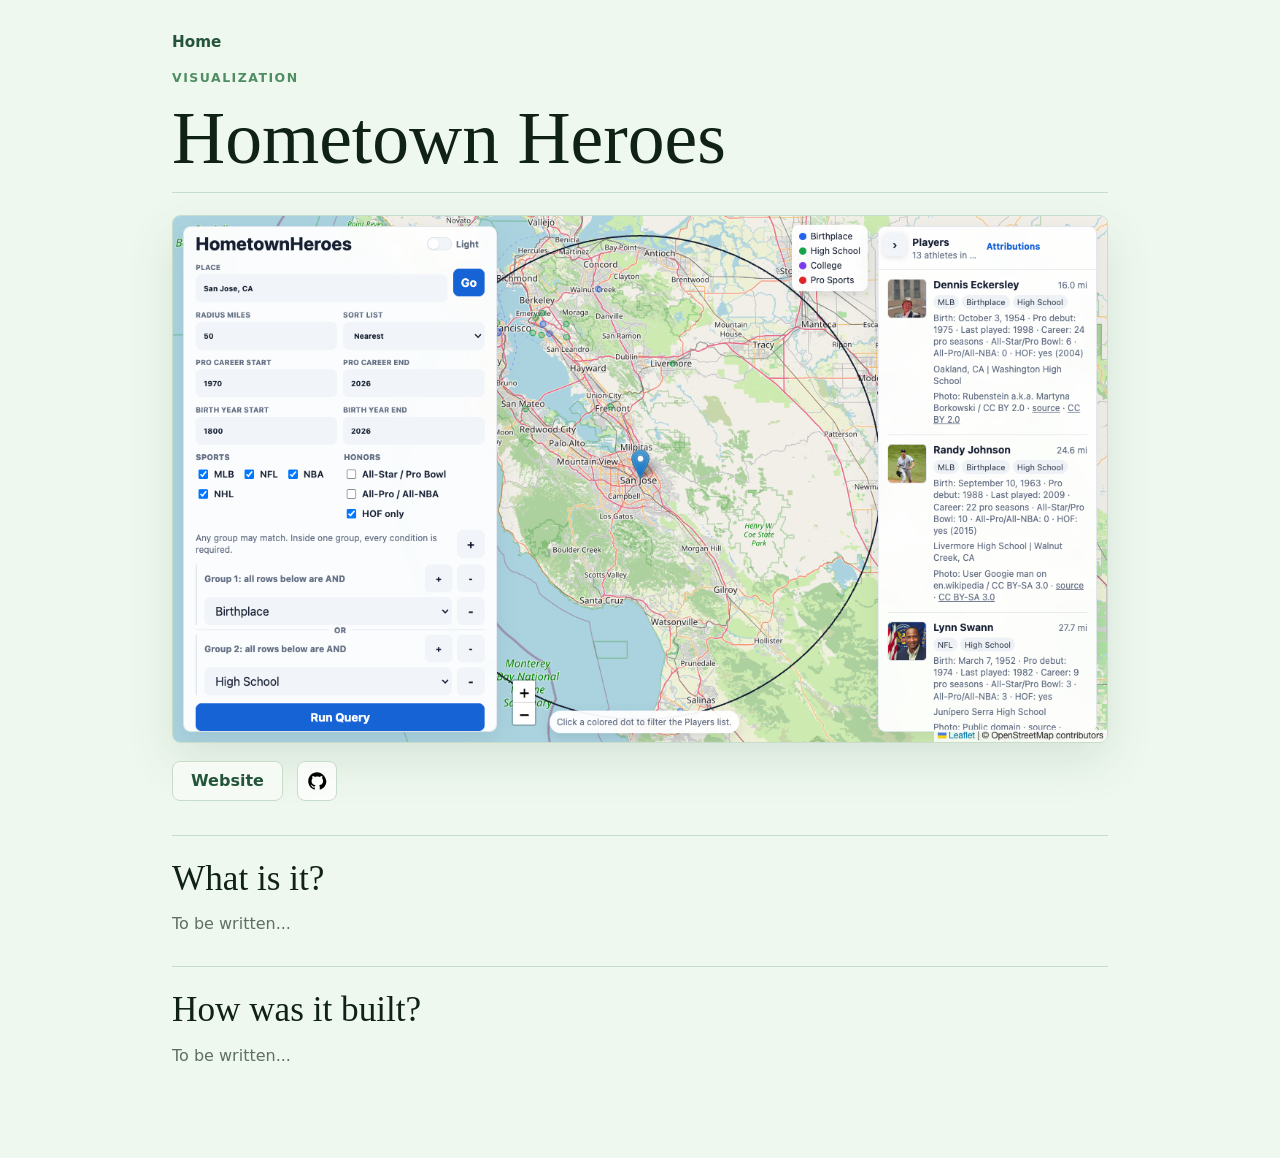
==== projects/hometown-heroes.html @ b411092b "Initial portfolio website" ====
<!doctype html>
<html lang="en">
<head>
  <meta charset="utf-8">
  <meta name="viewport" content="width=device-width, initial-scale=1">
  <title>Hometown Heroes - Amiel Paz</title>
  <link rel="stylesheet" href="../styles.css">
</head>
<body>
  <main class="project-page">
    <a class="back-link" href="../index.html">Home</a>

    <header class="project-header">
      <div class="project-kicker">Visualization</div>
      <h1>Hometown Heroes</h1>
    </header>

    <img class="project-hero-image" src="../assets/projects/hometownheroes-populated.png" alt="Screenshot of the Hometown Heroes web app with Hall of Fame results">

    <nav class="project-page-links" aria-label="Project links">
      <a class="project-website" href="https://hometownheroes.onrender.com/">Website</a>
      <a class="project-github" href="https://github.com/amiel-paz/HometownHeroes" aria-label="Open Hometown Heroes GitHub repository">
        <img src="../assets/github-mark.svg" alt="">
      </a>
    </nav>

    <section class="project-section">
      <h2>What is it?</h2>
      <p>To be written...</p>
    </section>

    <section class="project-section">
      <h2>How was it built?</h2>
      <p>To be written...</p>
    </section>
  </main>
</body>
</html>
---- styles.css ----
:root {
  --bg: #eff8ef;
  --panel: #ffffff;
  --panel-soft: #f5fbf4;
  --ink: #102116;
  --muted: #5f6f62;
  --accent: #4f8d63;
  --accent-strong: #24543a;
  --line: #c8ddc9;
  --shadow: 0 18px 48px rgba(35, 82, 50, 0.12);
  --sans: Inter, ui-sans-serif, system-ui, -apple-system, BlinkMacSystemFont, "Segoe UI", sans-serif;
  --serif: "STIX Two Text", "Latin Modern Roman", "Computer Modern Serif", Georgia, "Times New Roman", serif;
}

* {
  box-sizing: border-box;
}

body {
  margin: 0;
  background: var(--bg);
  color: var(--ink);
  font-family: var(--sans);
}

a {
  color: inherit;
}

.portfolio-shell {
  max-width: 1180px;
  margin: 0 auto;
  padding: 42px 22px 72px;
}

.intro {
  display: flex;
  align-items: center;
  justify-content: space-between;
  gap: 18px;
  margin-bottom: 28px;
  padding-bottom: 18px;
  border-bottom: 1px solid var(--line);
}

.intro h1 {
  margin: 0;
  font-family: var(--serif);
  font-size: clamp(2.3rem, 6vw, 4.25rem);
  line-height: 1;
  font-weight: 500;
}

.profile-links,
.project-actions,
.project-page-links {
  display: flex;
  align-items: center;
  gap: 14px;
}

.profile-links a,
.project-github {
  display: inline-flex;
  align-items: center;
  justify-content: center;
  width: 40px;
  height: 40px;
  border: 1px solid var(--line);
  border-radius: 8px;
  background: rgba(255, 255, 255, 0.72);
  color: var(--ink);
  text-decoration: none;
}

.profile-links img,
.project-github img {
  width: 20px;
  height: 20px;
}

.project-grid {
  display: grid;
  grid-template-columns: repeat(3, minmax(0, 1fr));
  gap: 24px;
}

.project-card {
  display: flex;
  flex-direction: column;
  min-width: 0;
  overflow: hidden;
  border: 1px solid var(--line);
  border-radius: 8px;
  background: var(--panel);
  box-shadow: var(--shadow);
}

.project-image-link {
  display: block;
  background: var(--panel-soft);
}

.project-card img {
  display: block;
  width: 100%;
  aspect-ratio: 16 / 9;
  object-fit: cover;
}

.project-body {
  display: flex;
  flex: 1;
  flex-direction: column;
  padding: 24px;
}

.project-kicker {
  margin-bottom: 14px;
  color: var(--accent);
  font-size: 0.78rem;
  font-weight: 800;
  letter-spacing: 0.12em;
  line-height: 1.45;
  text-transform: uppercase;
}

.project-body h2 {
  margin: 0 0 14px;
  padding-bottom: 14px;
  border-bottom: 1px solid #d9e4da;
  font-size: clamp(1.35rem, 2vw, 1.75rem);
  line-height: 1.15;
  font-weight: 800;
}

.project-body h2 a {
  text-decoration: none;
}

.project-body p {
  margin: 0;
  color: var(--muted);
  font-size: 1rem;
  line-height: 1.58;
}

.project-actions {
  margin-top: auto;
  padding-top: 24px;
}

.project-website {
  display: inline-flex;
  align-items: center;
  min-height: 40px;
  padding: 0 18px;
  border: 1px solid var(--line);
  border-radius: 8px;
  background: var(--panel-soft);
  color: var(--accent-strong);
  font-weight: 800;
  text-decoration: none;
}

.project-page {
  max-width: 980px;
  margin: 0 auto;
  padding: 32px 22px 72px;
}

.back-link {
  display: inline-flex;
  margin-bottom: 18px;
  color: var(--accent-strong);
  font-size: 0.95rem;
  font-weight: 800;
  text-decoration: none;
}

.project-header {
  padding-bottom: 16px;
  border-bottom: 1px solid var(--line);
  margin-bottom: 22px;
}

.project-header h1 {
  margin: 0;
  font-family: var(--serif);
  font-size: clamp(2.35rem, 6vw, 4.6rem);
  line-height: 1.02;
  font-weight: 500;
}

.project-hero-image {
  display: block;
  width: 100%;
  max-height: 620px;
  border: 1px solid var(--line);
  border-radius: 8px;
  margin-bottom: 18px;
  object-fit: cover;
  box-shadow: var(--shadow);
}

.project-animation-grid {
  display: grid;
  grid-template-columns: repeat(2, minmax(0, 1fr));
  gap: 18px;
  margin-bottom: 18px;
}

.project-animation-panel {
  margin: 0;
}

.project-animation-panel img {
  display: block;
  width: 100%;
  aspect-ratio: 860 / 729;
  border: 1px solid var(--line);
  border-radius: 8px;
  object-fit: cover;
  background: var(--panel);
  box-shadow: var(--shadow);
}

.project-animation-panel figcaption {
  margin-top: 8px;
  color: var(--muted);
  font-size: 0.86rem;
  font-weight: 800;
}

.project-page-links {
  margin-bottom: 34px;
}

.project-section {
  border-top: 1px solid var(--line);
  padding-top: 24px;
  margin-top: 28px;
}

.project-section h2 {
  margin: 0 0 12px;
  font-family: var(--serif);
  font-size: clamp(1.55rem, 3vw, 2.2rem);
  line-height: 1.1;
  font-weight: 500;
}

.project-section p {
  max-width: 76ch;
  margin: 0 0 16px;
  color: var(--muted);
  font-size: 1rem;
  line-height: 1.75;
}

@media (max-width: 920px) {
  .project-grid {
    grid-template-columns: repeat(2, minmax(0, 1fr));
  }
}

@media (max-width: 700px) {
  .portfolio-shell {
    padding: 20px 14px 44px;
  }

  .intro {
    align-items: flex-start;
    flex-direction: column;
  }

  .intro h1 {
    font-size: 2.1rem;
  }

  .project-grid,
  .project-animation-grid {
    grid-template-columns: 1fr;
    gap: 14px;
  }

  .project-card img {
    aspect-ratio: 16 / 7;
  }

  .project-body {
    padding: 14px;
  }

  .project-page {
    padding: 20px 14px 44px;
  }

  .project-header h1 {
    font-size: 2.25rem;
  }
}
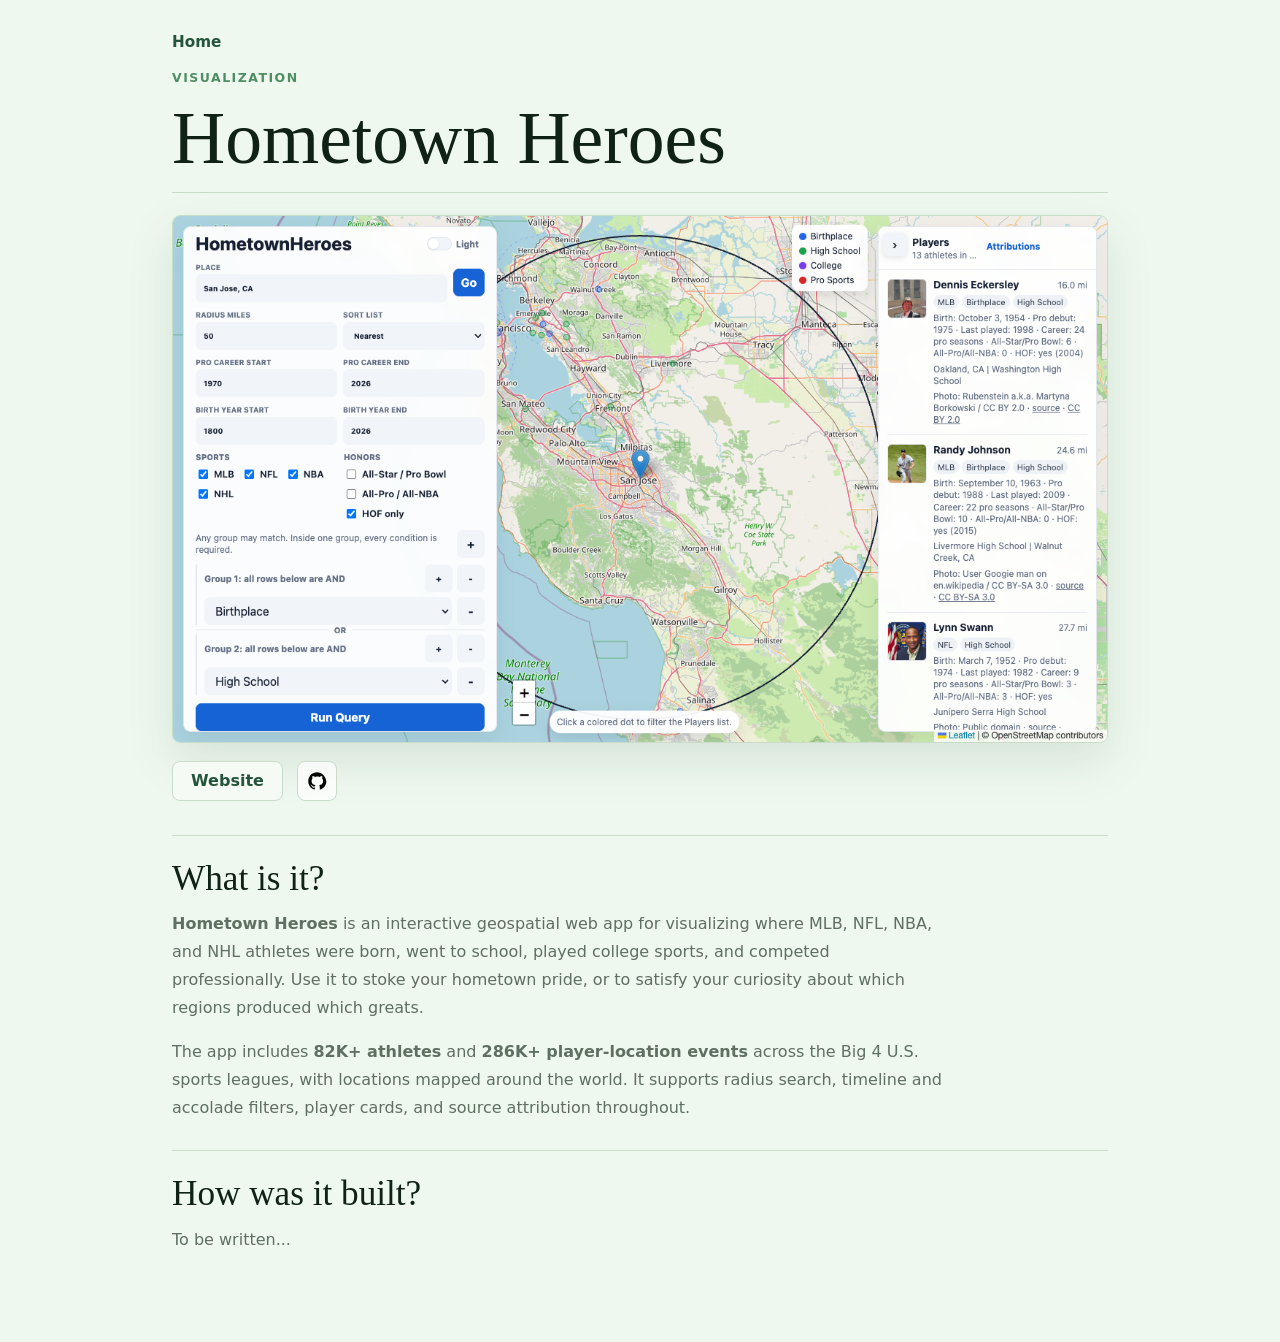
==== commit ddcd1b18: "Add Hometown Heroes overview copy" ====
--- a/projects/hometown-heroes.html
+++ b/projects/hometown-heroes.html
@@ -4,7 +4,7 @@
   <meta charset="utf-8">
   <meta name="viewport" content="width=device-width, initial-scale=1">
   <title>Hometown Heroes - Amiel Paz</title>
-  <link rel="stylesheet" href="../styles.css">
+  <link rel="stylesheet" href="../styles-20260713.css">
 </head>
 <body>
   <main class="project-page">
@@ -26,7 +26,8 @@
 
     <section class="project-section">
       <h2>What is it?</h2>
-      <p>To be written...</p>
+      <p><strong>Hometown Heroes</strong> is an interactive geospatial web app for visualizing where MLB, NFL, NBA, and NHL athletes were born, went to school, played college sports, and competed professionally. Use it to stoke your hometown pride, or to satisfy your curiosity about which regions produced which greats.</p>
+      <p>The app includes <strong>82K+ athletes</strong> and <strong>286K+ player-location events</strong> across the Big 4 U.S. sports leagues, with locations mapped around the world. It supports radius search, timeline and accolade filters, player cards, and source attribution throughout.</p>
     </section>
 
     <section class="project-section">
--- a/styles-20260713.css
+++ b/styles-20260713.css
@@ -0,0 +1,309 @@
+:root {
+  --bg: #eff8ef;
+  --panel: #ffffff;
+  --panel-soft: #f5fbf4;
+  --ink: #102116;
+  --muted: #5f6f62;
+  --accent: #4f8d63;
+  --accent-strong: #24543a;
+  --line: #c8ddc9;
+  --shadow: 0 18px 48px rgba(35, 82, 50, 0.12);
+  --sans: Inter, ui-sans-serif, system-ui, -apple-system, BlinkMacSystemFont, "Segoe UI", sans-serif;
+  --serif: "STIX Two Text", "Latin Modern Roman", "Computer Modern Serif", Georgia, "Times New Roman", serif;
+}
+
+* {
+  box-sizing: border-box;
+}
+
+body {
+  margin: 0;
+  background: var(--bg);
+  color: var(--ink);
+  font-family: var(--sans);
+}
+
+a {
+  color: inherit;
+}
+
+.portfolio-shell {
+  max-width: 1180px;
+  margin: 0 auto;
+  padding: 42px 22px 72px;
+}
+
+.intro {
+  display: flex;
+  align-items: center;
+  justify-content: space-between;
+  gap: 18px;
+  margin-bottom: 28px;
+  padding-bottom: 18px;
+  border-bottom: 1px solid var(--line);
+}
+
+.intro h1 {
+  margin: 0;
+  font-family: var(--serif);
+  font-size: clamp(2.3rem, 6vw, 4.25rem);
+  line-height: 1;
+  font-weight: 500;
+}
+
+.profile-links,
+.project-actions,
+.project-page-links {
+  display: flex;
+  align-items: center;
+  gap: 14px;
+}
+
+.profile-links a,
+.project-github {
+  display: inline-flex;
+  align-items: center;
+  justify-content: center;
+  width: 40px;
+  height: 40px;
+  border: 1px solid var(--line);
+  border-radius: 8px;
+  background: rgba(255, 255, 255, 0.72);
+  color: var(--ink);
+  text-decoration: none;
+}
+
+.profile-links img,
+.project-github img {
+  width: 20px;
+  height: 20px;
+}
+
+.project-grid {
+  display: grid;
+  grid-template-columns: repeat(3, minmax(0, 1fr));
+  gap: 24px;
+}
+
+.project-card {
+  display: flex;
+  flex-direction: column;
+  min-width: 0;
+  overflow: hidden;
+  border: 1px solid var(--line);
+  border-radius: 8px;
+  background: var(--panel);
+  box-shadow: var(--shadow);
+}
+
+.project-image-link {
+  display: block;
+  background: var(--panel-soft);
+}
+
+.project-image-link img {
+  display: block;
+  width: 100%;
+  aspect-ratio: 16 / 9;
+  object-fit: cover;
+}
+
+.project-card .project-github img {
+  width: 22px;
+  height: 22px;
+  aspect-ratio: auto;
+  object-fit: contain;
+}
+
+.project-body {
+  display: flex;
+  flex: 1;
+  flex-direction: column;
+  padding: 24px;
+}
+
+.project-kicker {
+  margin-bottom: 14px;
+  color: var(--accent);
+  font-size: 0.78rem;
+  font-weight: 800;
+  letter-spacing: 0.12em;
+  line-height: 1.45;
+  text-transform: uppercase;
+}
+
+.project-body h2 {
+  margin: 0 0 14px;
+  padding-bottom: 14px;
+  border-bottom: 1px solid #d9e4da;
+  font-size: clamp(1.35rem, 2vw, 1.75rem);
+  line-height: 1.15;
+  font-weight: 800;
+}
+
+.project-body h2 a {
+  text-decoration: none;
+}
+
+.project-body p {
+  margin: 0;
+  color: var(--muted);
+  font-size: 1rem;
+  line-height: 1.58;
+}
+
+.project-actions {
+  margin-top: auto;
+  padding-top: 24px;
+}
+
+.project-website {
+  display: inline-flex;
+  align-items: center;
+  min-height: 40px;
+  padding: 0 18px;
+  border: 1px solid var(--line);
+  border-radius: 8px;
+  background: var(--panel-soft);
+  color: var(--accent-strong);
+  font-weight: 800;
+  text-decoration: none;
+}
+
+.project-page {
+  max-width: 980px;
+  margin: 0 auto;
+  padding: 32px 22px 72px;
+}
+
+.back-link {
+  display: inline-flex;
+  margin-bottom: 18px;
+  color: var(--accent-strong);
+  font-size: 0.95rem;
+  font-weight: 800;
+  text-decoration: none;
+}
+
+.project-header {
+  padding-bottom: 16px;
+  border-bottom: 1px solid var(--line);
+  margin-bottom: 22px;
+}
+
+.project-header h1 {
+  margin: 0;
+  font-family: var(--serif);
+  font-size: clamp(2.35rem, 6vw, 4.6rem);
+  line-height: 1.02;
+  font-weight: 500;
+}
+
+.project-hero-image {
+  display: block;
+  width: 100%;
+  max-height: 620px;
+  border: 1px solid var(--line);
+  border-radius: 8px;
+  margin-bottom: 18px;
+  object-fit: cover;
+  box-shadow: var(--shadow);
+}
+
+.project-animation-grid {
+  display: grid;
+  grid-template-columns: repeat(2, minmax(0, 1fr));
+  gap: 18px;
+  margin-bottom: 18px;
+}
+
+.project-animation-panel {
+  margin: 0;
+}
+
+.project-animation-panel img {
+  display: block;
+  width: 100%;
+  aspect-ratio: 860 / 729;
+  border: 1px solid var(--line);
+  border-radius: 8px;
+  object-fit: cover;
+  background: var(--panel);
+  box-shadow: var(--shadow);
+}
+
+.project-animation-panel figcaption {
+  margin-top: 8px;
+  color: var(--muted);
+  font-size: 0.86rem;
+  font-weight: 800;
+}
+
+.project-page-links {
+  margin-bottom: 34px;
+}
+
+.project-section {
+  border-top: 1px solid var(--line);
+  padding-top: 24px;
+  margin-top: 28px;
+}
+
+.project-section h2 {
+  margin: 0 0 12px;
+  font-family: var(--serif);
+  font-size: clamp(1.55rem, 3vw, 2.2rem);
+  line-height: 1.1;
+  font-weight: 500;
+}
+
+.project-section p {
+  max-width: 76ch;
+  margin: 0 0 16px;
+  color: var(--muted);
+  font-size: 1rem;
+  line-height: 1.75;
+}
+
+@media (max-width: 920px) {
+  .project-grid {
+    grid-template-columns: repeat(2, minmax(0, 1fr));
+  }
+}
+
+@media (max-width: 700px) {
+  .portfolio-shell {
+    padding: 20px 14px 44px;
+  }
+
+  .intro {
+    align-items: flex-start;
+    flex-direction: column;
+  }
+
+  .intro h1 {
+    font-size: 2.1rem;
+  }
+
+  .project-grid,
+  .project-animation-grid {
+    grid-template-columns: 1fr;
+    gap: 14px;
+  }
+
+  .project-image-link img {
+    aspect-ratio: 16 / 7;
+  }
+
+  .project-body {
+    padding: 14px;
+  }
+
+  .project-page {
+    padding: 20px 14px 44px;
+  }
+
+  .project-header h1 {
+    font-size: 2.25rem;
+  }
+}
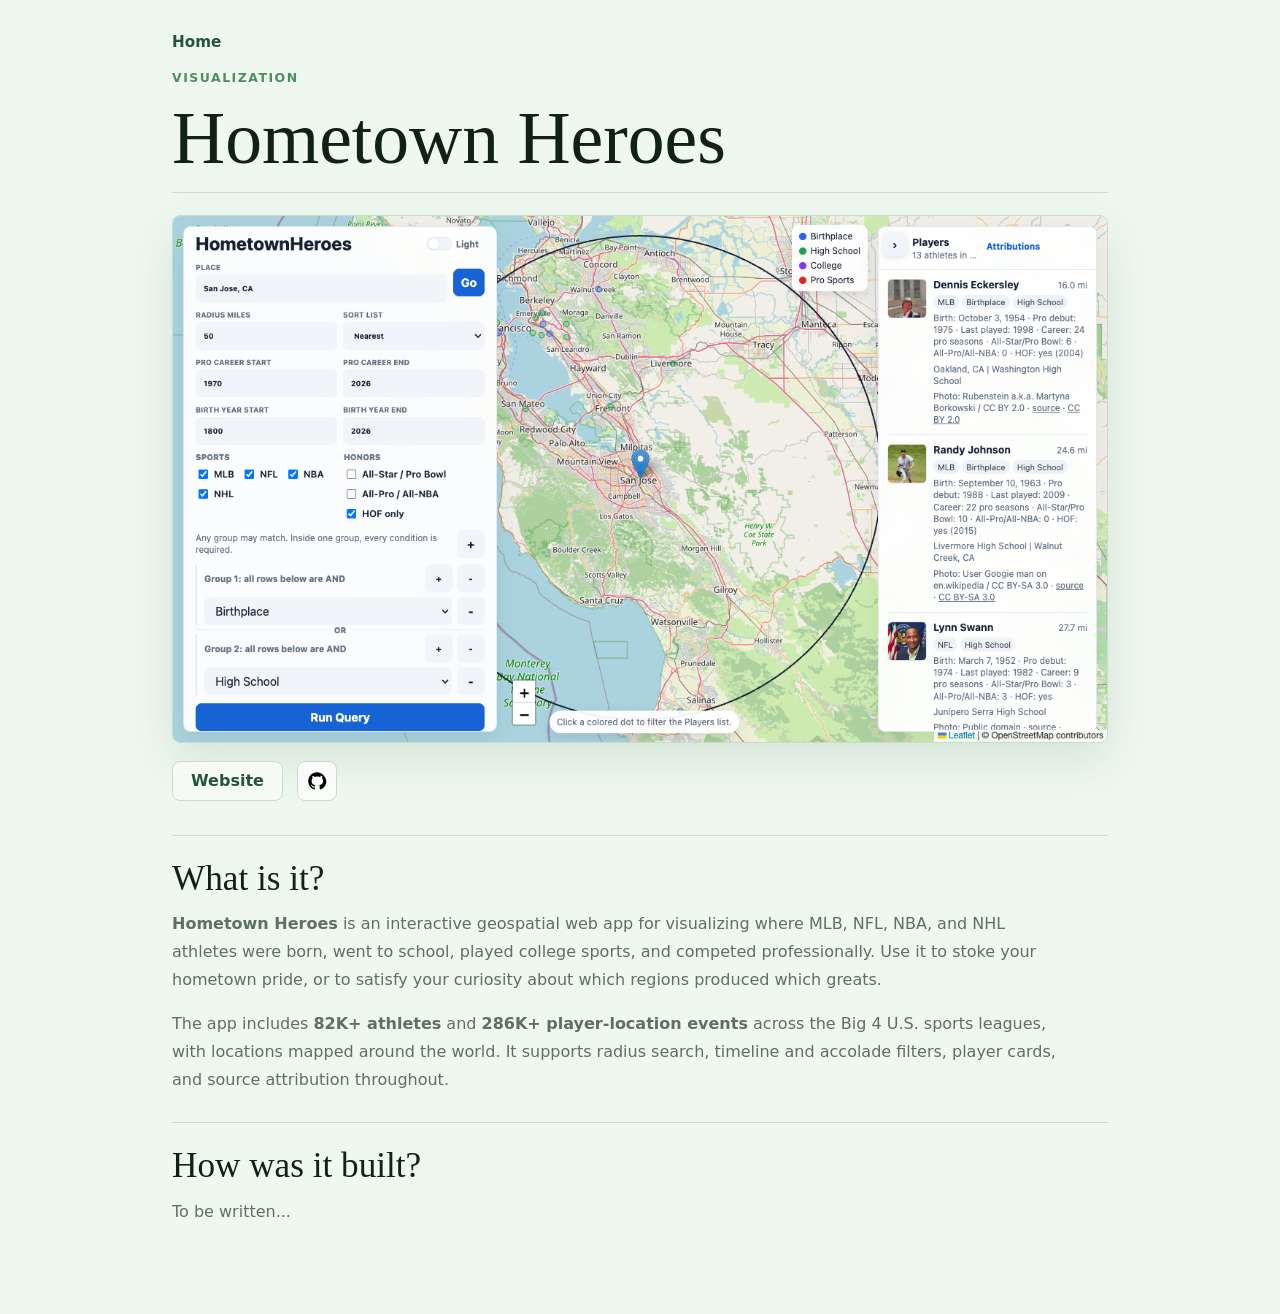
==== commit afdd974c: "Add project implementation legend" ====
--- a/projects/hometown-heroes.html
+++ b/projects/hometown-heroes.html
@@ -4,7 +4,7 @@
   <meta charset="utf-8">
   <meta name="viewport" content="width=device-width, initial-scale=1">
   <title>Hometown Heroes - Amiel Paz</title>
-  <link rel="stylesheet" href="../styles-20260713.css">
+  <link rel="stylesheet" href="../styles-20260720.css">
 </head>
 <body>
   <main class="project-page">
--- a/styles-20260720.css
+++ b/styles-20260720.css
@@ -0,0 +1,368 @@
+:root {
+  --bg: #eff8ef;
+  --panel: #ffffff;
+  --panel-soft: #f5fbf4;
+  --ink: #102116;
+  --muted: #5f6f62;
+  --accent: #4f8d63;
+  --accent-strong: #24543a;
+  --line: #c8ddc9;
+  --shadow: 0 18px 48px rgba(35, 82, 50, 0.12);
+  --sans: Inter, ui-sans-serif, system-ui, -apple-system, BlinkMacSystemFont, "Segoe UI", sans-serif;
+  --serif: "STIX Two Text", "Latin Modern Roman", "Computer Modern Serif", Georgia, "Times New Roman", serif;
+}
+
+* {
+  box-sizing: border-box;
+}
+
+body {
+  margin: 0;
+  background: var(--bg);
+  color: var(--ink);
+  font-family: var(--sans);
+}
+
+a {
+  color: inherit;
+}
+
+.portfolio-shell {
+  max-width: 1180px;
+  margin: 0 auto;
+  padding: 42px 22px 190px;
+}
+
+.intro {
+  display: flex;
+  align-items: center;
+  justify-content: space-between;
+  gap: 18px;
+  margin-bottom: 28px;
+  padding-bottom: 18px;
+  border-bottom: 1px solid var(--line);
+}
+
+.intro h1 {
+  margin: 0;
+  font-family: var(--serif);
+  font-size: clamp(2.3rem, 6vw, 4.25rem);
+  line-height: 1;
+  font-weight: 500;
+}
+
+.profile-links,
+.project-actions,
+.project-page-links {
+  display: flex;
+  align-items: center;
+  gap: 14px;
+}
+
+.profile-links a,
+.project-github {
+  display: inline-flex;
+  align-items: center;
+  justify-content: center;
+  width: 40px;
+  height: 40px;
+  border: 1px solid var(--line);
+  border-radius: 8px;
+  background: rgba(255, 255, 255, 0.72);
+  color: var(--ink);
+  text-decoration: none;
+}
+
+.profile-links img,
+.project-github img {
+  width: 20px;
+  height: 20px;
+}
+
+.project-grid {
+  display: grid;
+  grid-template-columns: repeat(3, minmax(0, 1fr));
+  gap: 24px;
+}
+
+.project-card {
+  display: flex;
+  flex-direction: column;
+  min-width: 0;
+  overflow: hidden;
+  border: 1px solid var(--line);
+  border-radius: 8px;
+  background: var(--panel);
+  box-shadow: var(--shadow);
+}
+
+.project-image-link {
+  display: block;
+  background: var(--panel-soft);
+}
+
+.project-image-link img {
+  display: block;
+  width: 100%;
+  aspect-ratio: 16 / 9;
+  object-fit: cover;
+}
+
+.project-card .project-github img {
+  width: 22px;
+  height: 22px;
+  aspect-ratio: auto;
+  object-fit: contain;
+}
+
+.project-body {
+  display: flex;
+  flex: 1;
+  flex-direction: column;
+  padding: 24px;
+}
+
+.project-kicker {
+  margin-bottom: 14px;
+  color: var(--accent);
+  font-size: 0.78rem;
+  font-weight: 800;
+  letter-spacing: 0.12em;
+  line-height: 1.45;
+  text-transform: uppercase;
+}
+
+.project-body h2 {
+  margin: 0 0 14px;
+  padding-bottom: 14px;
+  border-bottom: 1px solid #d9e4da;
+  font-size: clamp(1.35rem, 2vw, 1.75rem);
+  line-height: 1.15;
+  font-weight: 800;
+}
+
+.project-body h2 a {
+  text-decoration: none;
+}
+
+.credit-mark {
+  color: var(--accent);
+  font-size: 0.72em;
+  font-weight: 800;
+  line-height: 0;
+}
+
+.project-body p {
+  margin: 0;
+  color: var(--muted);
+  font-size: 1rem;
+  line-height: 1.58;
+}
+
+.credit-legend {
+  position: fixed;
+  right: 18px;
+  bottom: 18px;
+  z-index: 20;
+  width: min(380px, calc(100vw - 36px));
+  padding: 14px 16px 15px;
+  border: 1px solid var(--line);
+  border-radius: 8px;
+  background: rgba(255, 255, 255, 0.92);
+  box-shadow: 0 14px 36px rgba(35, 82, 50, 0.16);
+  color: var(--muted);
+  backdrop-filter: blur(8px);
+}
+
+.credit-legend-title {
+  margin-bottom: 8px;
+  color: var(--ink);
+  font-size: 0.82rem;
+  font-weight: 800;
+}
+
+.credit-legend p {
+  display: grid;
+  grid-template-columns: 34px 1fr;
+  gap: 8px;
+  margin: 0;
+  font-size: 0.78rem;
+  line-height: 1.35;
+}
+
+.credit-legend p + p {
+  margin-top: 7px;
+}
+
+.credit-legend span {
+  color: var(--accent-strong);
+  font-weight: 800;
+}
+
+.project-actions {
+  margin-top: auto;
+  padding-top: 24px;
+}
+
+.project-website {
+  display: inline-flex;
+  align-items: center;
+  min-height: 40px;
+  padding: 0 18px;
+  border: 1px solid var(--line);
+  border-radius: 8px;
+  background: var(--panel-soft);
+  color: var(--accent-strong);
+  font-weight: 800;
+  text-decoration: none;
+}
+
+.project-page {
+  max-width: 980px;
+  margin: 0 auto;
+  padding: 32px 22px 72px;
+}
+
+.back-link {
+  display: inline-flex;
+  margin-bottom: 18px;
+  color: var(--accent-strong);
+  font-size: 0.95rem;
+  font-weight: 800;
+  text-decoration: none;
+}
+
+.project-header {
+  padding-bottom: 16px;
+  border-bottom: 1px solid var(--line);
+  margin-bottom: 22px;
+}
+
+.project-header h1 {
+  margin: 0;
+  font-family: var(--serif);
+  font-size: clamp(2.35rem, 6vw, 4.6rem);
+  line-height: 1.02;
+  font-weight: 500;
+}
+
+.project-hero-image {
+  display: block;
+  width: 100%;
+  max-height: 620px;
+  border: 1px solid var(--line);
+  border-radius: 8px;
+  margin-bottom: 18px;
+  object-fit: cover;
+  box-shadow: var(--shadow);
+}
+
+.project-animation-grid {
+  display: grid;
+  grid-template-columns: repeat(2, minmax(0, 1fr));
+  gap: 18px;
+  margin-bottom: 18px;
+}
+
+.project-animation-panel {
+  margin: 0;
+}
+
+.project-animation-panel img {
+  display: block;
+  width: 100%;
+  aspect-ratio: 860 / 729;
+  border: 1px solid var(--line);
+  border-radius: 8px;
+  object-fit: cover;
+  background: var(--panel);
+  box-shadow: var(--shadow);
+}
+
+.project-animation-panel figcaption {
+  margin-top: 8px;
+  color: var(--muted);
+  font-size: 0.86rem;
+  font-weight: 800;
+}
+
+.project-page-links {
+  margin-bottom: 34px;
+}
+
+.project-section {
+  border-top: 1px solid var(--line);
+  padding-top: 24px;
+  margin-top: 28px;
+}
+
+.project-section h2 {
+  margin: 0 0 12px;
+  font-family: var(--serif);
+  font-size: clamp(1.55rem, 3vw, 2.2rem);
+  line-height: 1.1;
+  font-weight: 500;
+}
+
+.project-section p {
+  max-width: 88ch;
+  margin: 0 0 16px;
+  color: var(--muted);
+  font-size: 1rem;
+  line-height: 1.75;
+}
+
+@media (max-width: 920px) {
+  .project-grid {
+    grid-template-columns: repeat(2, minmax(0, 1fr));
+  }
+}
+
+@media (max-width: 700px) {
+  .portfolio-shell {
+    padding: 20px 14px 210px;
+  }
+
+  .intro {
+    align-items: flex-start;
+    flex-direction: column;
+  }
+
+  .intro h1 {
+    font-size: 2.1rem;
+  }
+
+  .project-grid,
+  .project-animation-grid {
+    grid-template-columns: 1fr;
+    gap: 14px;
+  }
+
+  .project-image-link img {
+    aspect-ratio: 16 / 7;
+  }
+
+  .project-body {
+    padding: 14px;
+  }
+
+  .project-page {
+    padding: 20px 14px 44px;
+  }
+
+  .project-header h1 {
+    font-size: 2.25rem;
+  }
+
+  .credit-legend {
+    right: 10px;
+    bottom: 10px;
+    width: calc(100vw - 20px);
+    padding: 12px 13px;
+  }
+
+  .credit-legend p {
+    grid-template-columns: 32px 1fr;
+    font-size: 0.74rem;
+  }
+}
